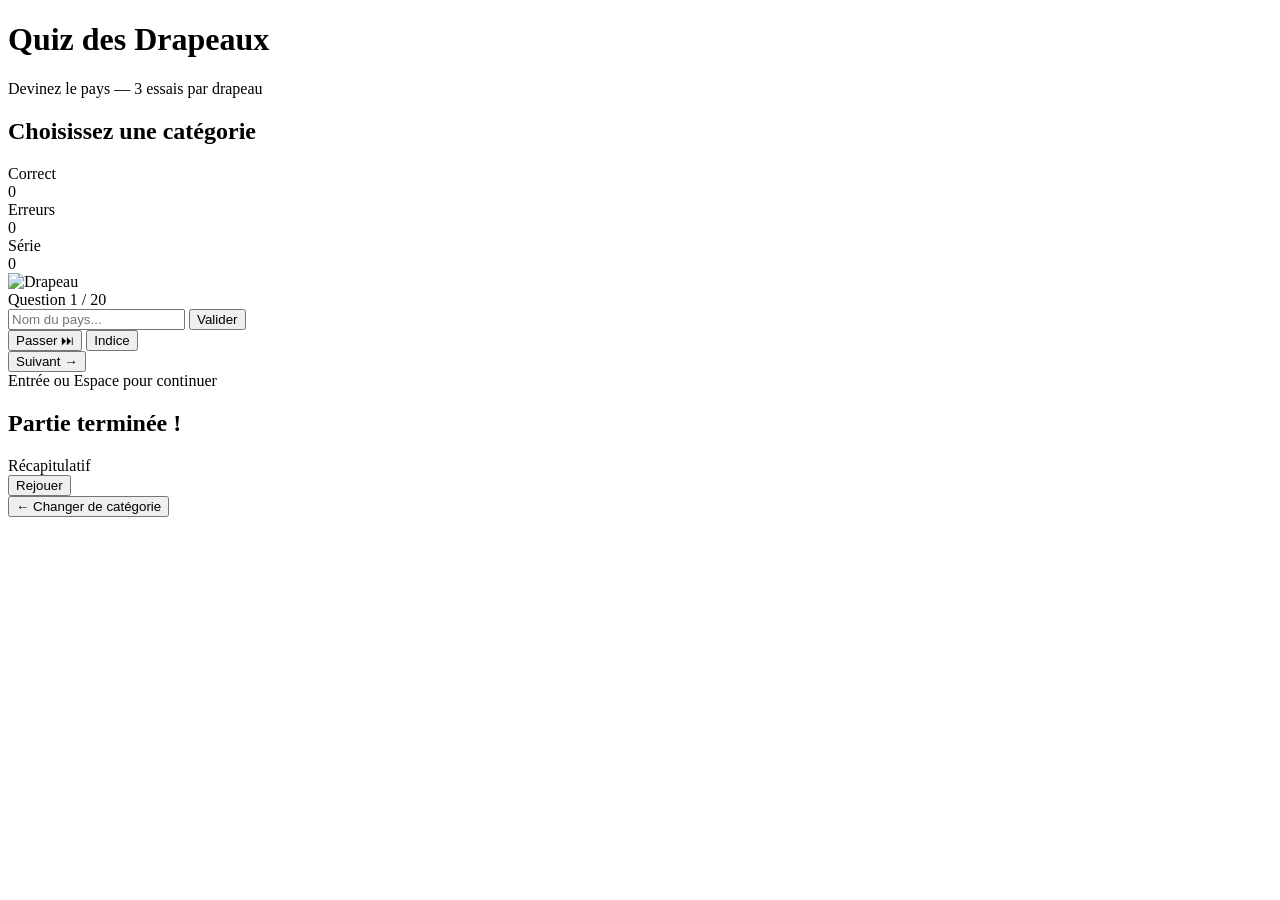
==== index.html @ 0143f83d "Add files via upload" ====
<!DOCTYPE html>
<html lang="fr">
<head>
  <meta charset="UTF-8">
  <meta name="viewport" content="width=device-width, initial-scale=1.0">
  <title>Quiz des Drapeaux du Monde</title>
  <link href="https://fonts.googleapis.com/css2?family=DM+Serif+Display&family=Outfit:wght@300;400;500;600;700&display=swap" rel="stylesheet">
  <link rel="stylesheet" href="css/style.css">
</head>
<body>

<div class="container">
  <header>
    <h1>Quiz des Drapeaux</h1>
    <p>Devinez le pays — 3 essais par drapeau</p>
  </header>

  <!-- MENU -->
  <div class="menu-screen" id="menuScreen">
    <h2>Choisissez une catégorie</h2>
    <div class="cat-grid" id="catGrid"></div>
  </div>

  <!-- GAME -->
  <div class="game-zone" id="gameZone">
    <div class="progress-track">
      <div class="progress-fill" id="progress" style="width: 0%"></div>
    </div>

    <div class="score-bar">
      <div class="score-item">
        <div class="label">Correct</div>
        <div class="value correct" id="scoreCorrect">0</div>
      </div>
      <div class="score-item">
        <div class="label">Erreurs</div>
        <div class="value wrong" id="scoreWrong">0</div>
      </div>
      <div class="score-item">
        <div class="label">Série</div>
        <div class="value streak" id="scoreStreak">0</div>
      </div>
    </div>

    <div class="card" id="gameCard">
      <div style="text-align:center">
        <span class="cat-tag" id="catTag"></span>
      </div>
      <div class="flag-container">
        <img id="flagImg" src="" alt="Drapeau">
      </div>
      <div class="question-label">
        Question <span class="question-num" id="questionNum">1</span> / <span id="totalQ">20</span>
      </div>
      <div class="attempts-bar" id="attemptsBar">
        <div class="attempt-dot available"></div>
        <div class="attempt-dot available"></div>
        <div class="attempt-dot available"></div>
      </div>
      <div class="input-row">
        <input type="text" id="answerInput" placeholder="Nom du pays..." autocomplete="off">
        <button id="submitBtn" onclick="checkAnswer()">Valider</button>
      </div>
      <div class="action-row">
        <button class="skip-btn" id="skipBtn" onclick="skipQuestion()">Passer ⏭</button>
        <button class="hint-btn" id="hintBtn" onclick="showHint()">Indice</button>
      </div>
      <div class="hint-text" id="hintText"></div>
      <div class="feedback" id="feedback">
        <div class="result-text" id="resultText"></div>
        <div class="answer-reveal" id="answerReveal"></div>
      </div>
      <button class="next-btn" id="nextBtn" onclick="nextQuestion()">Suivant →</button>
      <div class="next-hint" id="nextHint">Entrée ou Espace pour continuer</div>
    </div>

    <div class="end-screen" id="endScreen">
      <h2>Partie terminée !</h2>
      <div class="final-score" id="finalScore"></div>
      <p id="endMessage"></p>
      <div class="recap-title">Récapitulatif</div>
      <div class="recap-grid" id="recapGrid"></div>
      <button class="restart-btn" onclick="startGame(currentCategory)">Rejouer</button>
      <br>
      <button class="back-menu-btn" onclick="showMenu()">← Changer de catégorie</button>
    </div>
  </div>
</div>

<!-- Scripts -->
<script src="data/countries.js"></script>
<script src="js/game.js"></script>

</body>
</html>
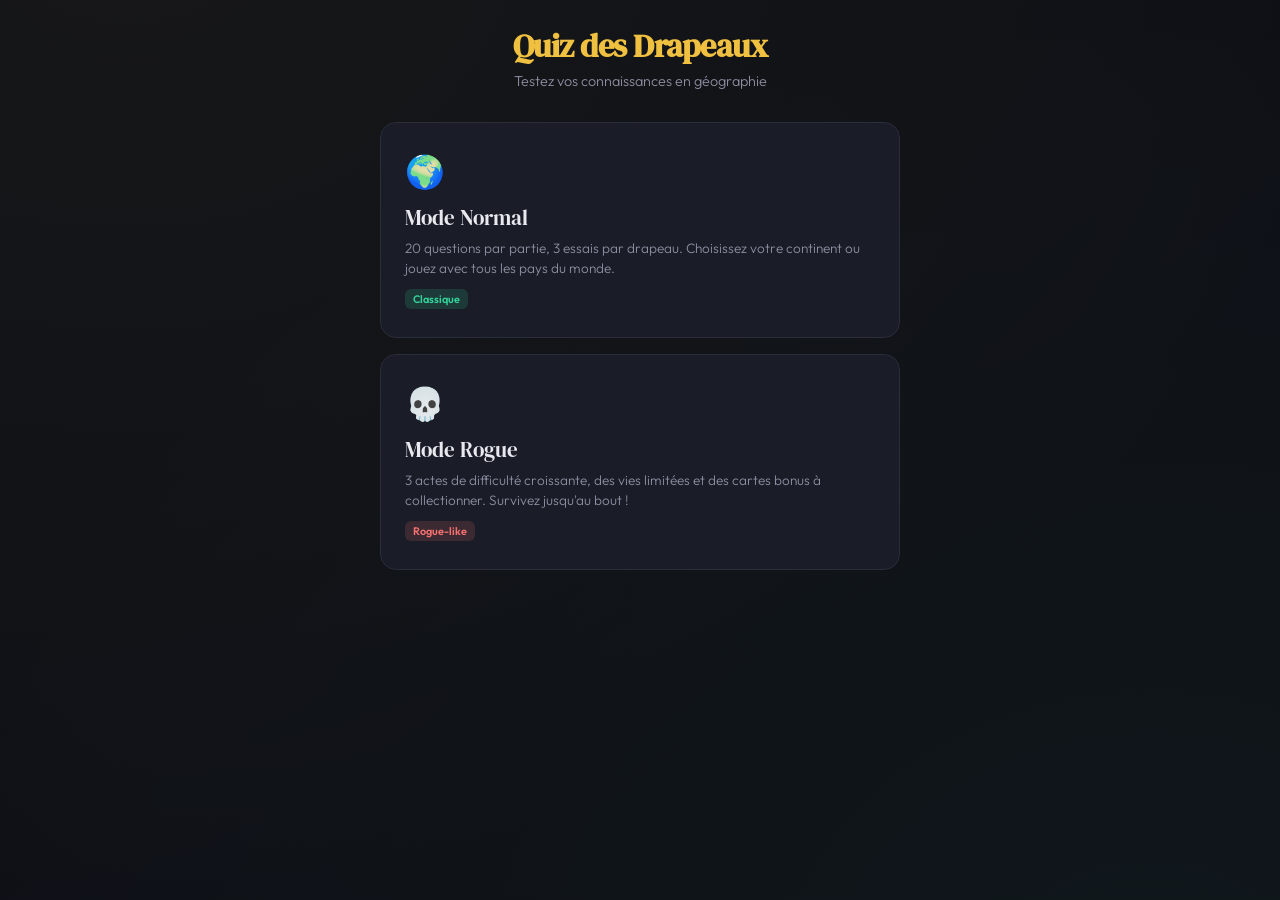
==== commit 065eb768: "Update index.html" ====
--- a/index.html
+++ b/index.html
@@ -6,90 +6,55 @@
   <title>Quiz des Drapeaux du Monde</title>
   <link href="https://fonts.googleapis.com/css2?family=DM+Serif+Display&family=Outfit:wght@300;400;500;600;700&display=swap" rel="stylesheet">
   <link rel="stylesheet" href="css/style.css">
+  <style>
+    .mode-grid {
+      display: flex; flex-direction: column; gap: 16px; margin-top: 32px;
+    }
+    .mode-card {
+      background: var(--card); border: 1px solid var(--card-border); border-radius: 16px;
+      padding: 28px 24px; cursor: pointer; text-decoration: none;
+      transition: border-color 0.3s, transform 0.2s, box-shadow 0.3s;
+      display: block;
+    }
+    .mode-card:hover {
+      border-color: var(--accent); transform: translateY(-2px);
+      box-shadow: 0 8px 30px var(--accent-glow);
+    }
+    .mode-icon { font-size: 2rem; margin-bottom: 12px; }
+    .mode-name {
+      font-family: 'DM Serif Display', serif; font-size: 1.3rem;
+      color: var(--text); margin-bottom: 6px;
+    }
+    .mode-desc { font-size: 0.85rem; color: var(--text-dim); font-weight: 300; line-height: 1.5; }
+    .mode-tag {
+      display: inline-block; font-size: 0.68rem; font-weight: 600;
+      padding: 3px 8px; border-radius: 6px; margin-top: 10px;
+    }
+    .mode-tag.classic { background: rgba(52,211,153,0.15); color: var(--green); }
+    .mode-tag.rogue { background: rgba(248,113,113,0.15); color: var(--red); }
+  </style>
 </head>
 <body>
-
 <div class="container">
   <header>
     <h1>Quiz des Drapeaux</h1>
-    <p>Devinez le pays — 3 essais par drapeau</p>
+    <p>Testez vos connaissances en géographie</p>
   </header>
 
-  <!-- MENU -->
-  <div class="menu-screen" id="menuScreen">
-    <h2>Choisissez une catégorie</h2>
-    <div class="cat-grid" id="catGrid"></div>
-  </div>
-
-  <!-- GAME -->
-  <div class="game-zone" id="gameZone">
-    <div class="progress-track">
-      <div class="progress-fill" id="progress" style="width: 0%"></div>
-    </div>
-
-    <div class="score-bar">
-      <div class="score-item">
-        <div class="label">Correct</div>
-        <div class="value correct" id="scoreCorrect">0</div>
-      </div>
-      <div class="score-item">
-        <div class="label">Erreurs</div>
-        <div class="value wrong" id="scoreWrong">0</div>
-      </div>
-      <div class="score-item">
-        <div class="label">Série</div>
-        <div class="value streak" id="scoreStreak">0</div>
-      </div>
-    </div>
-
-    <div class="card" id="gameCard">
-      <div style="text-align:center">
-        <span class="cat-tag" id="catTag"></span>
-      </div>
-      <div class="flag-container">
-        <img id="flagImg" src="" alt="Drapeau">
-      </div>
-      <div class="question-label">
-        Question <span class="question-num" id="questionNum">1</span> / <span id="totalQ">20</span>
-      </div>
-      <div class="attempts-bar" id="attemptsBar">
-        <div class="attempt-dot available"></div>
-        <div class="attempt-dot available"></div>
-        <div class="attempt-dot available"></div>
-      </div>
-      <div class="input-row">
-        <input type="text" id="answerInput" placeholder="Nom du pays..." autocomplete="off">
-        <button id="submitBtn" onclick="checkAnswer()">Valider</button>
-      </div>
-      <div class="action-row">
-        <button class="skip-btn" id="skipBtn" onclick="skipQuestion()">Passer ⏭</button>
-        <button class="hint-btn" id="hintBtn" onclick="showHint()">Indice</button>
-      </div>
-      <div class="hint-text" id="hintText"></div>
-      <div class="feedback" id="feedback">
-        <div class="result-text" id="resultText"></div>
-        <div class="answer-reveal" id="answerReveal"></div>
-      </div>
-      <button class="next-btn" id="nextBtn" onclick="nextQuestion()">Suivant →</button>
-      <div class="next-hint" id="nextHint">Entrée ou Espace pour continuer</div>
-    </div>
-
-    <div class="end-screen" id="endScreen">
-      <h2>Partie terminée !</h2>
-      <div class="final-score" id="finalScore"></div>
-      <p id="endMessage"></p>
-      <div class="recap-title">Récapitulatif</div>
-      <div class="recap-grid" id="recapGrid"></div>
-      <button class="restart-btn" onclick="startGame(currentCategory)">Rejouer</button>
-      <br>
-      <button class="back-menu-btn" onclick="showMenu()">← Changer de catégorie</button>
-    </div>
+  <div class="mode-grid">
+    <a class="mode-card fade-in" href="normal.html" style="animation-delay: 0.05s">
+      <div class="mode-icon">🌍</div>
+      <div class="mode-name">Mode Normal</div>
+      <div class="mode-desc">20 questions par partie, 3 essais par drapeau. Choisissez votre continent ou jouez avec tous les pays du monde.</div>
+      <span class="mode-tag classic">Classique</span>
+    </a>
+    <a class="mode-card fade-in" href="rogue.html" style="animation-delay: 0.15s">
+      <div class="mode-icon">💀</div>
+      <div class="mode-name">Mode Rogue</div>
+      <div class="mode-desc">3 actes de difficulté croissante, des vies limitées et des cartes bonus à collectionner. Survivez jusqu'au bout !</div>
+      <span class="mode-tag rogue">Rogue-like</span>
+    </a>
   </div>
 </div>
-
-<!-- Scripts -->
-<script src="data/countries.js"></script>
-<script src="js/game.js"></script>
-
 </body>
 </html>
--- a/css/style.css
+++ b/css/style.css
@@ -0,0 +1,419 @@
+/* css/style.css */
+
+:root {
+  --bg: #0f1117;
+  --card: #1a1d27;
+  --card-border: #2a2d3a;
+  --accent: #f0c040;
+  --accent-glow: rgba(240, 192, 64, 0.15);
+  --green: #34d399;
+  --green-glow: rgba(52, 211, 153, 0.2);
+  --red: #f87171;
+  --red-glow: rgba(248, 113, 113, 0.2);
+  --orange: #fb923c;
+  --text: #e8e8ef;
+  --text-dim: #8b8da0;
+  --radius: 16px;
+}
+
+* { margin: 0; padding: 0; box-sizing: border-box; }
+
+body {
+  background: var(--bg);
+  color: var(--text);
+  font-family: 'Outfit', sans-serif;
+  min-height: 100vh;
+  display: flex;
+  flex-direction: column;
+  align-items: center;
+  overflow-x: hidden;
+}
+
+body::before {
+  content: '';
+  position: fixed;
+  top: -50%; left: -50%;
+  width: 200%; height: 200%;
+  background:
+    radial-gradient(ellipse at 30% 20%, rgba(240,192,64,0.04) 0%, transparent 50%),
+    radial-gradient(ellipse at 70% 80%, rgba(52,211,153,0.03) 0%, transparent 50%);
+  pointer-events: none;
+  z-index: 0;
+}
+
+/* ===== Layout ===== */
+.container {
+  position: relative;
+  z-index: 1;
+  width: 100%;
+  max-width: 560px;
+  padding: 24px 20px;
+}
+
+header { text-align: center; margin-bottom: 32px; }
+header h1 {
+  font-family: 'DM Serif Display', serif;
+  font-size: 2rem;
+  color: var(--accent);
+  letter-spacing: -0.5px;
+  margin-bottom: 4px;
+}
+header p { font-size: 0.9rem; color: var(--text-dim); font-weight: 300; }
+
+/* ===== Menu ===== */
+.menu-screen { text-align: center; }
+.menu-screen h2 {
+  font-family: 'DM Serif Display', serif;
+  font-size: 1.4rem;
+  color: var(--text);
+  margin-bottom: 24px;
+}
+
+.cat-grid { display: flex; flex-direction: column; gap: 10px; }
+
+.cat-btn {
+  background: var(--card);
+  border: 1px solid var(--card-border);
+  border-radius: 14px;
+  padding: 18px 24px;
+  display: flex;
+  align-items: center;
+  gap: 16px;
+  cursor: pointer;
+  transition: border-color 0.25s, background 0.25s, transform 0.15s;
+  text-align: left;
+}
+.cat-btn:hover {
+  border-color: var(--accent);
+  background: rgba(240,192,64,0.05);
+  transform: translateY(-1px);
+}
+.cat-btn:active { transform: scale(0.99); }
+.cat-icon { font-size: 1.6rem; width: 40px; text-align: center; flex-shrink: 0; }
+.cat-info { flex: 1; }
+.cat-name { font-weight: 600; font-size: 1rem; color: var(--text); margin-bottom: 2px; }
+.cat-count { font-size: 0.78rem; color: var(--text-dim); font-weight: 300; }
+.cat-arrow { color: var(--text-dim); font-size: 1.1rem; }
+
+/* ===== Score bar ===== */
+.score-bar { display: flex; justify-content: center; gap: 32px; margin-bottom: 28px; }
+.score-item { text-align: center; }
+.score-item .label {
+  font-size: 0.7rem;
+  text-transform: uppercase;
+  letter-spacing: 1.5px;
+  color: var(--text-dim);
+  margin-bottom: 4px;
+}
+.score-item .value { font-family: 'DM Serif Display', serif; font-size: 1.6rem; }
+.score-item .value.correct { color: var(--green); }
+.score-item .value.wrong { color: var(--red); }
+.score-item .value.streak { color: var(--accent); }
+
+/* ===== Game card ===== */
+.card {
+  background: var(--card);
+  border: 1px solid var(--card-border);
+  border-radius: var(--radius);
+  padding: 32px 28px;
+  margin-bottom: 20px;
+  transition: border-color 0.4s ease, box-shadow 0.4s ease;
+}
+.card.success { border-color: var(--green); box-shadow: 0 0 40px var(--green-glow); }
+.card.fail { border-color: var(--red); box-shadow: 0 0 40px var(--red-glow); }
+
+.flag-container { display: flex; justify-content: center; margin-bottom: 28px; }
+.flag-container img {
+  width: 220px;
+  height: auto;
+  border-radius: 8px;
+  box-shadow: 0 8px 32px rgba(0,0,0,0.4);
+  transition: transform 0.3s ease;
+}
+.flag-container img:hover { transform: scale(1.03); }
+
+.question-label {
+  text-align: center;
+  font-size: 0.85rem;
+  color: var(--text-dim);
+  margin-bottom: 16px;
+  font-weight: 300;
+}
+.question-num { color: var(--accent); font-weight: 600; }
+
+.cat-tag {
+  display: inline-block;
+  background: rgba(240,192,64,0.1);
+  color: var(--accent);
+  font-size: 0.72rem;
+  font-weight: 500;
+  padding: 3px 10px;
+  border-radius: 20px;
+  margin-bottom: 14px;
+  text-align: center;
+}
+
+/* ===== Attempts dots ===== */
+.attempts-bar { display: flex; justify-content: center; gap: 8px; margin-bottom: 16px; }
+.attempt-dot {
+  width: 10px; height: 10px;
+  border-radius: 50%;
+  background: var(--card-border);
+  transition: background 0.3s, box-shadow 0.3s;
+}
+.attempt-dot.available { background: var(--accent); box-shadow: 0 0 8px var(--accent-glow); }
+.attempt-dot.used { background: var(--red); box-shadow: 0 0 6px var(--red-glow); }
+
+/* ===== Input ===== */
+.input-row { display: flex; gap: 10px; }
+.input-row input {
+  flex: 1;
+  background: var(--bg);
+  border: 1px solid var(--card-border);
+  border-radius: 12px;
+  padding: 14px 18px;
+  color: var(--text);
+  font-family: 'Outfit', sans-serif;
+  font-size: 1rem;
+  outline: none;
+  transition: border-color 0.2s;
+}
+.input-row input:focus { border-color: var(--accent); }
+.input-row input::placeholder { color: var(--text-dim); font-weight: 300; }
+.input-row button {
+  background: var(--accent);
+  color: var(--bg);
+  border: none;
+  border-radius: 12px;
+  padding: 14px 24px;
+  font-family: 'Outfit', sans-serif;
+  font-size: 0.95rem;
+  font-weight: 600;
+  cursor: pointer;
+  transition: transform 0.15s, opacity 0.15s;
+  white-space: nowrap;
+}
+.input-row button:hover { opacity: 0.9; transform: scale(1.02); }
+.input-row button:active { transform: scale(0.98); }
+
+/* ===== Action buttons ===== */
+.action-row { display: flex; justify-content: center; gap: 16px; margin-top: 12px; }
+.skip-btn {
+  background: none;
+  border: 1px solid var(--card-border);
+  color: var(--text-dim);
+  border-radius: 10px;
+  padding: 8px 20px;
+  font-family: 'Outfit', sans-serif;
+  font-size: 0.82rem;
+  cursor: pointer;
+  transition: border-color 0.2s, color 0.2s;
+}
+.skip-btn:hover { border-color: var(--text-dim); color: var(--text); }
+
+.hint-btn {
+  background: none;
+  border: none;
+  color: var(--text-dim);
+  font-family: 'Outfit', sans-serif;
+  font-size: 0.82rem;
+  cursor: pointer;
+  text-decoration: underline;
+  text-underline-offset: 3px;
+  transition: color 0.2s;
+  padding: 8px 0;
+}
+.hint-btn:hover { color: var(--text); }
+
+.hint-text {
+  text-align: center;
+  color: var(--accent);
+  font-size: 0.85rem;
+  margin-top: 8px;
+  min-height: 20px;
+  font-weight: 400;
+}
+
+/* ===== Feedback ===== */
+.feedback {
+  text-align: center;
+  margin-top: 18px;
+  min-height: 50px;
+  display: flex;
+  flex-direction: column;
+  align-items: center;
+  justify-content: center;
+  gap: 6px;
+  opacity: 0;
+  transition: opacity 0.3s;
+}
+.feedback.visible { opacity: 1; }
+.feedback .result-text { font-size: 1.05rem; font-weight: 500; }
+.feedback .result-text.correct { color: var(--green); }
+.feedback .result-text.wrong { color: var(--red); }
+.feedback .result-text.warning { color: var(--orange); }
+.feedback .answer-reveal { color: var(--text-dim); font-size: 0.88rem; font-weight: 300; }
+
+/* ===== Next button ===== */
+.next-btn {
+  display: none;
+  margin: 16px auto 0;
+  background: transparent;
+  border: 1px solid var(--card-border);
+  color: var(--text);
+  border-radius: 12px;
+  padding: 12px 32px;
+  font-family: 'Outfit', sans-serif;
+  font-size: 0.9rem;
+  font-weight: 500;
+  cursor: pointer;
+  transition: border-color 0.2s, background 0.2s;
+}
+.next-btn:hover { border-color: var(--accent); background: var(--accent-glow); }
+
+.next-hint {
+  text-align: center;
+  font-size: 0.72rem;
+  color: var(--text-dim);
+  margin-top: 8px;
+  font-weight: 300;
+  display: none;
+}
+
+/* ===== Progress ===== */
+.progress-track {
+  width: 100%;
+  height: 3px;
+  background: var(--card-border);
+  border-radius: 2px;
+  margin-bottom: 24px;
+  overflow: hidden;
+}
+.progress-fill {
+  height: 100%;
+  background: linear-gradient(90deg, var(--accent), var(--green));
+  border-radius: 2px;
+  transition: width 0.5s ease;
+}
+
+/* ===== End screen ===== */
+.end-screen { display: none; text-align: center; padding: 40px 20px; }
+.end-screen h2 {
+  font-family: 'DM Serif Display', serif;
+  font-size: 1.8rem;
+  color: var(--accent);
+  margin-bottom: 12px;
+}
+.end-screen .final-score {
+  font-size: 3rem;
+  font-family: 'DM Serif Display', serif;
+  color: var(--green);
+  margin: 20px 0;
+}
+.end-screen p {
+  color: var(--text-dim);
+  font-weight: 300;
+  margin-bottom: 24px;
+  white-space: pre-line;
+}
+
+.restart-btn {
+  background: var(--accent);
+  color: var(--bg);
+  border: none;
+  border-radius: 12px;
+  padding: 14px 40px;
+  font-family: 'Outfit', sans-serif;
+  font-size: 1rem;
+  font-weight: 600;
+  cursor: pointer;
+  transition: transform 0.15s;
+  margin-bottom: 10px;
+}
+.restart-btn:hover { transform: scale(1.03); }
+
+.back-menu-btn {
+  background: transparent;
+  border: 1px solid var(--card-border);
+  color: var(--text-dim);
+  border-radius: 12px;
+  padding: 12px 32px;
+  font-family: 'Outfit', sans-serif;
+  font-size: 0.88rem;
+  font-weight: 400;
+  cursor: pointer;
+  transition: border-color 0.2s, color 0.2s;
+}
+.back-menu-btn:hover { border-color: var(--accent); color: var(--text); }
+
+/* ===== Recap ===== */
+.recap-title {
+  font-family: 'DM Serif Display', serif;
+  font-size: 1.2rem;
+  color: var(--text);
+  margin: 28px 0 16px;
+  text-align: center;
+}
+
+.recap-grid { display: flex; flex-direction: column; gap: 8px; margin-bottom: 28px; }
+
+.recap-row {
+  display: flex;
+  align-items: center;
+  gap: 12px;
+  background: var(--card);
+  border: 1px solid var(--card-border);
+  border-radius: 12px;
+  padding: 10px 14px;
+  text-align: left;
+}
+.recap-row.ok   { border-left: 3px solid var(--green); }
+.recap-row.ko   { border-left: 3px solid var(--red); }
+.recap-row.skip { border-left: 3px solid var(--orange); }
+
+.recap-flag {
+  width: 48px;
+  height: 32px;
+  object-fit: cover;
+  border-radius: 4px;
+  flex-shrink: 0;
+}
+
+.recap-info { flex: 1; min-width: 0; }
+.recap-country { font-weight: 600; font-size: 0.9rem; color: var(--text); }
+.recap-detail { font-size: 0.76rem; color: var(--text-dim); font-weight: 300; }
+
+.recap-badge {
+  font-size: 0.72rem;
+  font-weight: 600;
+  padding: 3px 8px;
+  border-radius: 8px;
+  flex-shrink: 0;
+  white-space: nowrap;
+}
+.recap-badge.ok   { background: rgba(52,211,153,0.15); color: var(--green); }
+.recap-badge.ko   { background: rgba(248,113,113,0.15); color: var(--red); }
+.recap-badge.skip { background: rgba(251,146,60,0.15); color: var(--orange); }
+
+.game-zone { display: none; }
+
+/* ===== Animations ===== */
+@keyframes shake {
+  0%, 100% { transform: translateX(0); }
+  20%, 60% { transform: translateX(-6px); }
+  40%, 80% { transform: translateX(6px); }
+}
+.shake { animation: shake 0.4s ease; }
+
+@keyframes pop {
+  0% { transform: scale(1); }
+  50% { transform: scale(1.08); }
+  100% { transform: scale(1); }
+}
+.pop { animation: pop 0.35s ease; }
+
+@keyframes fadeIn {
+  from { opacity: 0; transform: translateY(10px); }
+  to { opacity: 1; transform: translateY(0); }
+}
+.fade-in { animation: fadeIn 0.4s ease forwards; }
